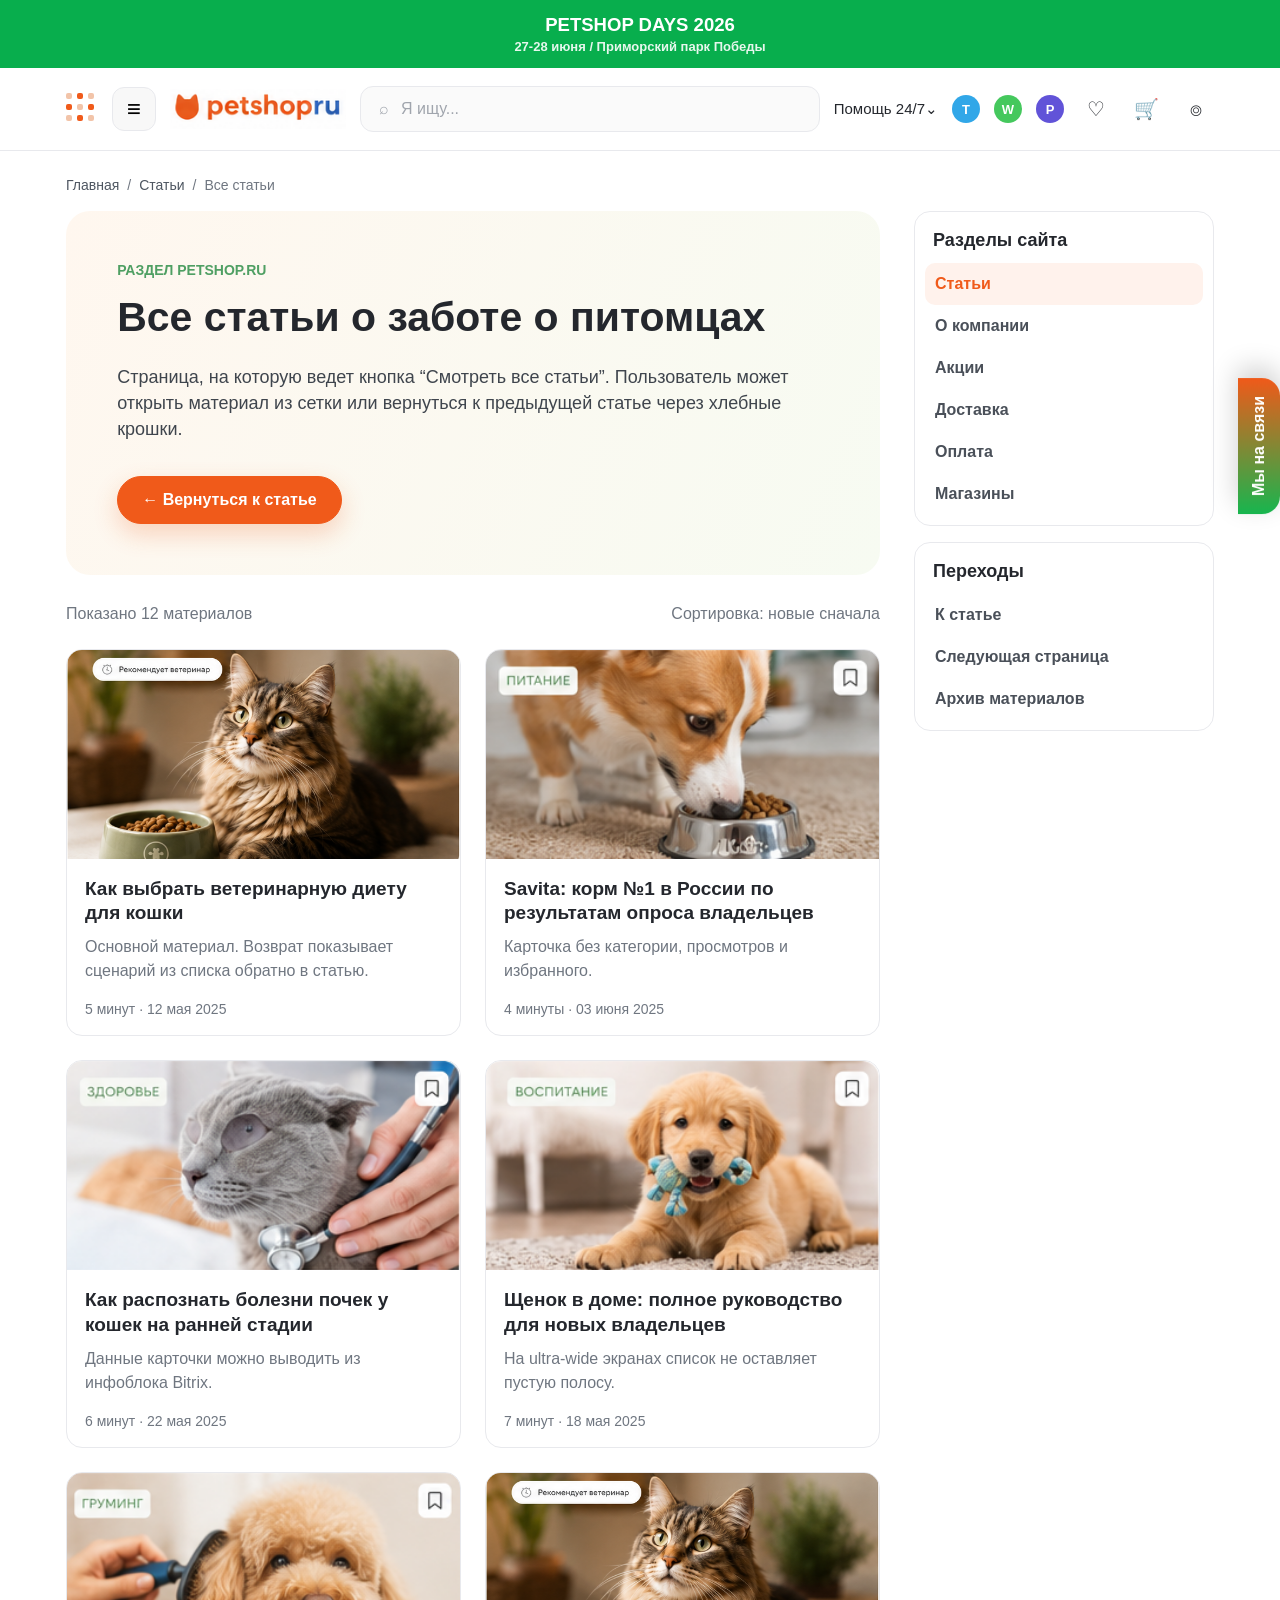
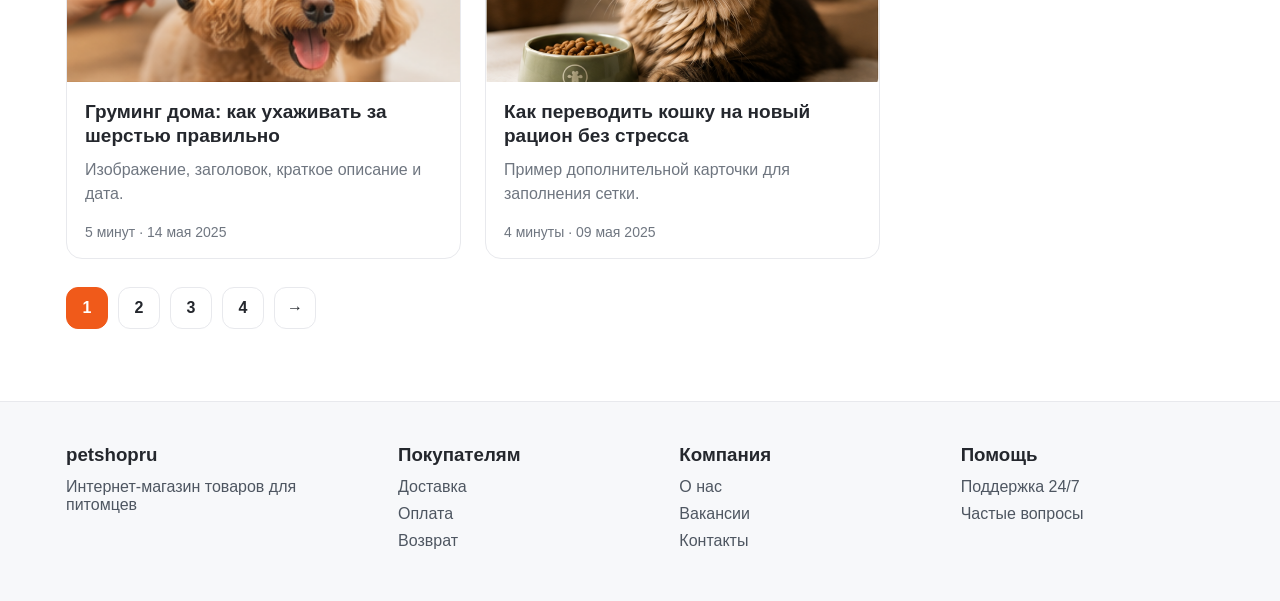
==== articles.html @ e394b423 "Add petshop article prototype" ====
<!doctype html>
<html lang="ru">
  <head>
    <meta charset="utf-8">
    <meta name="viewport" content="width=device-width, initial-scale=1">
    <title>Petshop.ru — прототип списка статей</title>
    <link rel="stylesheet" href="styles.css">
  </head>
  <body>
    <div class="top-promo">
      <div>
        <span>PETSHOP DAYS 2026</span>
        <small>27-28 июня / Приморский парк Победы</small>
      </div>
    </div>

    <header class="site-header">
      <div class="header-inner">
        <div class="catalog-dot" aria-hidden="true"><i></i><i></i><i></i><i></i><i></i><i></i><i></i><i></i><i></i></div>
        <button class="burger" aria-label="Открыть меню">≡</button>
        <a class="logo" href="index.html"><img src="assets/petshop-logo.png" alt="petshopru"></a>
        <div class="search" aria-label="Поиск по сайту">⌕ <span>Я ищу...</span></div>
        <nav class="header-actions" aria-label="Быстрые действия">
          <a class="help" href="#">Помощь 24/7⌄</a>
          <span class="messenger telegram">T</span>
          <span class="messenger whatsapp">W</span>
          <span class="messenger chat">P</span>
          <a class="icon-btn" href="#" aria-label="Избранное">♡</a>
          <a class="icon-btn" href="#" aria-label="Корзина">🛒</a>
          <a class="icon-btn" href="#" aria-label="Профиль">⌾</a>
        </nav>
      </div>
    </header>

    <main class="page-shell">
      <nav class="breadcrumbs" aria-label="Хлебные крошки">
        <a href="#">Главная</a><span>/</span>
        <a href="index.html">Статьи</a><span>/</span>
        <span>Все статьи</span>
      </nav>

      <div class="layout">
        <div>
          <section class="list-hero">
            <p class="eyebrow">Раздел petshop.ru</p>
            <h1>Все статьи о заботе о питомцах</h1>
            <p class="lead">Страница, на которую ведет кнопка “Смотреть все статьи”. Пользователь может открыть материал из сетки или вернуться к предыдущей статье через хлебные крошки.</p>
            <div class="cta-row">
              <a class="button primary" href="index.html">← Вернуться к статье</a>
            </div>
          </section>

          <div class="list-toolbar">
            <span>Показано 12 материалов</span>
            <span>Сортировка: новые сначала</span>
          </div>

          <section class="article-grid" aria-label="Список статей">
            <a class="article-card" href="index.html">
              <img src="assets/hero-cat.png" alt="Кошка рядом с миской">
              <div class="card-body">
                <h3>Как выбрать ветеринарную диету для кошки</h3>
                <p>Основной материал. Возврат показывает сценарий из списка обратно в статью.</p>
                <span class="card-meta">5 минут · 12 мая 2025</span>
              </div>
            </a>
            <a class="article-card" href="index.html">
              <img src="assets/card-dog-food.png" alt="Собака рядом с миской">
              <div class="card-body">
                <h3>Savita: корм №1 в России по результатам опроса владельцев</h3>
                <p>Карточка без категории, просмотров и избранного.</p>
                <span class="card-meta">4 минуты · 03 июня 2025</span>
              </div>
            </a>
            <a class="article-card" href="index.html">
              <img src="assets/card-cat-vet.png" alt="Осмотр кошки у ветеринара">
              <div class="card-body">
                <h3>Как распознать болезни почек у кошек на ранней стадии</h3>
                <p>Данные карточки можно выводить из инфоблока Bitrix.</p>
                <span class="card-meta">6 минут · 22 мая 2025</span>
              </div>
            </a>
            <a class="article-card" href="index.html">
              <img src="assets/card-puppy.png" alt="Щенок с игрушкой">
              <div class="card-body">
                <h3>Щенок в доме: полное руководство для новых владельцев</h3>
                <p>На ultra-wide экранах список не оставляет пустую полосу.</p>
                <span class="card-meta">7 минут · 18 мая 2025</span>
              </div>
            </a>
            <a class="article-card" href="index.html">
              <img src="assets/card-grooming.png" alt="Собаку расчесывают">
              <div class="card-body">
                <h3>Груминг дома: как ухаживать за шерстью правильно</h3>
                <p>Изображение, заголовок, краткое описание и дата.</p>
                <span class="card-meta">5 минут · 14 мая 2025</span>
              </div>
            </a>
            <a class="article-card" href="index.html">
              <img src="assets/hero-cat.png" alt="Кошка рядом с кормом">
              <div class="card-body">
                <h3>Как переводить кошку на новый рацион без стресса</h3>
                <p>Пример дополнительной карточки для заполнения сетки.</p>
                <span class="card-meta">4 минуты · 09 мая 2025</span>
              </div>
            </a>
          </section>

          <nav class="pager" aria-label="Пагинация списка статей">
            <a class="active" href="#">1</a>
            <a href="#">2</a>
            <a href="#">3</a>
            <a href="#">4</a>
            <a href="#">→</a>
          </nav>
        </div>

        <aside class="aside" aria-label="Соседние разделы сайта">
          <section class="side-box">
            <h3>Разделы сайта</h3>
            <nav class="side-list">
              <a class="active" href="articles.html">Статьи</a>
              <a href="#">О компании</a>
              <a href="#">Акции</a>
              <a href="#">Доставка</a>
              <a href="#">Оплата</a>
              <a href="#">Магазины</a>
            </nav>
          </section>
          <section class="side-box">
            <h3>Переходы</h3>
            <nav class="side-list">
              <a href="index.html">К статье</a>
              <a href="#">Следующая страница</a>
              <a href="#">Архив материалов</a>
            </nav>
          </section>
        </aside>
      </div>
    </main>

    <div class="jivo-tab">Мы на связи</div>

    <footer class="site-footer">
      <div class="footer-inner">
        <div>
          <h3>petshopru</h3>
          <span>Интернет-магазин товаров для питомцев</span>
        </div>
        <div><h3>Покупателям</h3><a href="#">Доставка</a><a href="#">Оплата</a><a href="#">Возврат</a></div>
        <div><h3>Компания</h3><a href="#">О нас</a><a href="#">Вакансии</a><a href="#">Контакты</a></div>
        <div><h3>Помощь</h3><a href="#">Поддержка 24/7</a><a href="#">Частые вопросы</a></div>
      </div>
    </footer>
  </body>
</html>
---- styles.css ----
:root {
  --orange: #f05a1a;
  --orange-dark: #d9440a;
  --blue: #256db4;
  --green: #4f9f63;
  --ink: #24272d;
  --muted: #6f7680;
  --line: #e8e9ed;
  --soft: #f7f7f5;
  --cream: #fbf5eb;
  --white: #ffffff;
  --shadow: 0 16px 48px rgba(34, 39, 46, 0.08);
  --radius-lg: 24px;
  --radius-md: 16px;
  --radius-sm: 10px;
  --safe-chat: 88px;
  font-family: Inter, "Segoe UI", Arial, sans-serif;
  color: var(--ink);
}

* {
  box-sizing: border-box;
}

body {
  margin: 0;
  background: #fff;
  color: var(--ink);
  letter-spacing: 0;
}

a {
  color: inherit;
  text-decoration: none;
}

img {
  display: block;
  max-width: 100%;
}

.top-promo {
  min-height: 68px;
  display: grid;
  place-items: center;
  background: #08ae4d;
  color: #fff;
  font-weight: 800;
  text-align: center;
  padding: 10px 24px;
}

.top-promo span {
  display: block;
  font-size: clamp(18px, 1.45vw, 30px);
  line-height: 1.15;
}

.top-promo small {
  display: block;
  margin-top: 4px;
  font-size: 13px;
  opacity: 0.9;
}

.site-header {
  position: sticky;
  top: 0;
  z-index: 20;
  background: rgba(255, 255, 255, 0.96);
  border-bottom: 1px solid var(--line);
  backdrop-filter: blur(18px);
}

.header-inner,
.footer-inner,
.page-shell {
  width: min(calc(100% - var(--safe-chat)), 1840px);
  margin: 0 auto;
}

.header-inner {
  min-height: 82px;
  display: grid;
  grid-template-columns: auto auto auto 1fr auto;
  align-items: center;
  gap: 22px;
  padding: 0 22px;
}

.catalog-dot {
  width: 32px;
  height: 32px;
  display: grid;
  grid-template-columns: repeat(3, 6px);
  grid-auto-rows: 6px;
  gap: 5px;
}

.catalog-dot i {
  border-radius: 2px;
  background: #f05a1a;
}

.catalog-dot i:nth-child(odd) {
  background: #f2c4a9;
}

.burger {
  width: 44px;
  height: 44px;
  display: grid;
  place-items: center;
  border: 1px solid var(--line);
  border-radius: 12px;
  background: #f8f8f8;
  font-size: 24px;
}

.logo {
  display: flex;
  align-items: center;
  width: 197px;
  min-width: 160px;
}

.logo img {
  width: 100%;
  height: auto;
}

.search {
  height: 46px;
  max-width: 620px;
  width: 100%;
  justify-self: center;
  display: flex;
  align-items: center;
  gap: 12px;
  padding: 0 18px;
  border: 1px solid var(--line);
  border-radius: 13px;
  color: #a0a5ad;
  background: #fafafa;
}

.header-actions {
  display: flex;
  align-items: center;
  gap: 14px;
  font-size: 15px;
  white-space: nowrap;
}

.icon-btn {
  width: 36px;
  height: 36px;
  display: grid;
  place-items: center;
  border: 1px solid transparent;
  border-radius: 50%;
  background: #fff;
  font-size: 20px;
}

.messenger {
  width: 28px;
  height: 28px;
  border-radius: 50%;
  display: grid;
  place-items: center;
  color: #fff;
  font-size: 13px;
  font-weight: 800;
}

.messenger.telegram {
  background: #31a7e8;
}

.messenger.whatsapp {
  background: #45c85d;
}

.messenger.chat {
  background: #6153d8;
}

.page-shell {
  padding: 26px 22px 72px;
}

.breadcrumbs {
  display: flex;
  flex-wrap: wrap;
  align-items: center;
  gap: 8px;
  margin: 0 0 18px;
  color: var(--muted);
  font-size: 14px;
}

.breadcrumbs a {
  color: #4e5661;
}

.layout {
  display: grid;
  grid-template-columns: minmax(0, 1fr) 300px;
  gap: 34px;
  align-items: start;
}

.article-hero {
  display: grid;
  grid-template-columns: minmax(360px, 0.92fr) minmax(360px, 1fr);
  overflow: hidden;
  border-radius: var(--radius-lg);
  background: linear-gradient(115deg, #fff 0%, #fbf4eb 100%);
  box-shadow: var(--shadow);
}

.article-hero img {
  width: 100%;
  height: 100%;
  min-height: 420px;
  object-fit: cover;
}

.hero-copy {
  min-height: 420px;
  display: flex;
  flex-direction: column;
  justify-content: center;
  padding: clamp(34px, 4vw, 72px);
  position: relative;
}

.hero-copy:after {
  content: "";
  position: absolute;
  right: 44px;
  bottom: 28px;
  width: 220px;
  height: 160px;
  opacity: 0.12;
  background:
    radial-gradient(circle at 25% 20%, #9eb08d 0 8px, transparent 9px),
    radial-gradient(circle at 43% 28%, #9eb08d 0 8px, transparent 9px),
    radial-gradient(circle at 33% 41%, #9eb08d 0 13px, transparent 14px),
    linear-gradient(55deg, transparent 44%, #9eb08d 45% 48%, transparent 49%),
    linear-gradient(125deg, transparent 45%, #9eb08d 46% 49%, transparent 50%);
}

.eyebrow {
  color: var(--green);
  font-weight: 800;
  text-transform: uppercase;
  font-size: 14px;
  margin: 0 0 18px;
}

h1 {
  margin: 0;
  max-width: 760px;
  font-size: clamp(38px, 3.2vw, 64px);
  line-height: 1.06;
  font-weight: 900;
}

.lead {
  margin: 24px 0 0;
  max-width: 720px;
  color: #3f454d;
  font-size: clamp(18px, 1.15vw, 23px);
  line-height: 1.45;
}

.meta {
  display: flex;
  align-items: center;
  gap: 18px;
  margin: 28px 0 0;
  color: var(--muted);
  font-size: 15px;
}

.cta-row {
  display: flex;
  flex-wrap: wrap;
  gap: 12px;
  margin-top: 34px;
}

.button {
  display: inline-flex;
  align-items: center;
  justify-content: center;
  gap: 10px;
  min-height: 48px;
  padding: 0 24px;
  border-radius: 999px;
  border: 1px solid var(--line);
  background: #fff;
  color: var(--ink);
  font-weight: 800;
}

.button.primary {
  border-color: var(--orange);
  background: var(--orange);
  color: #fff;
  box-shadow: 0 10px 24px rgba(240, 90, 26, 0.24);
}

.content-card {
  margin-top: 34px;
  padding: clamp(28px, 3vw, 54px);
  border: 1px solid var(--line);
  border-radius: var(--radius-lg);
  background: #fff;
}

.content-card h2 {
  margin: 0 0 18px;
  font-size: clamp(26px, 1.8vw, 36px);
}

.content-card p,
.content-card li {
  color: #3f454d;
  font-size: 18px;
  line-height: 1.7;
}

.content-card p {
  margin: 0 0 18px;
}

.aside {
  position: sticky;
  top: 112px;
  display: grid;
  gap: 16px;
}

.side-box {
  border: 1px solid var(--line);
  border-radius: var(--radius-md);
  background: #fff;
  overflow: hidden;
}

.side-box h3 {
  margin: 0;
  padding: 18px 18px 12px;
  font-size: 18px;
}

.side-list {
  display: grid;
  padding: 0 10px 10px;
}

.side-list a {
  padding: 12px 10px;
  border-radius: 10px;
  color: #4a5059;
  font-weight: 650;
}

.side-list a.active,
.side-list a:hover {
  background: #fff2ec;
  color: var(--orange);
}

.related {
  margin-top: 42px;
}

.section-head {
  display: flex;
  align-items: center;
  justify-content: space-between;
  gap: 24px;
  margin-bottom: 18px;
}

.section-head h2 {
  margin: 0;
  font-size: clamp(26px, 1.7vw, 34px);
}

.article-grid {
  display: grid;
  grid-template-columns: repeat(3, minmax(0, 1fr));
  gap: 24px;
}

.article-card {
  min-width: 0;
  display: flex;
  flex-direction: column;
  overflow: hidden;
  border: 1px solid var(--line);
  border-radius: var(--radius-md);
  background: #fff;
  transition: transform 0.18s ease, box-shadow 0.18s ease;
}

.article-card:hover {
  transform: translateY(-2px);
  box-shadow: var(--shadow);
}

.article-card img {
  width: 100%;
  aspect-ratio: 16 / 8.5;
  object-fit: cover;
}

.card-body {
  display: flex;
  flex: 1;
  flex-direction: column;
  padding: 18px;
}

.card-body h3 {
  margin: 0;
  font-size: 19px;
  line-height: 1.28;
}

.card-body p {
  margin: 10px 0 18px;
  color: var(--muted);
  line-height: 1.5;
}

.card-meta {
  margin-top: auto;
  color: var(--muted);
  font-size: 14px;
}

.pager {
  display: flex;
  flex-wrap: wrap;
  gap: 10px;
  margin-top: 28px;
}

.pager a {
  min-width: 42px;
  height: 42px;
  display: grid;
  place-items: center;
  border: 1px solid var(--line);
  border-radius: 12px;
  background: #fff;
  font-weight: 800;
}

.pager a.active {
  border-color: var(--orange);
  background: var(--orange);
  color: #fff;
}

.list-hero {
  border-radius: var(--radius-lg);
  background: linear-gradient(115deg, #fff7ef 0%, #f7fbf2 100%);
  padding: clamp(28px, 4vw, 70px);
  margin-bottom: 30px;
}

.list-hero h1 {
  max-width: 780px;
}

.list-toolbar {
  display: flex;
  justify-content: space-between;
  gap: 20px;
  margin: 26px 0;
  color: var(--muted);
}

.figma-notes {
  margin-top: 54px;
  display: grid;
  grid-template-columns: repeat(4, minmax(0, 1fr));
  gap: 16px;
}

.note {
  padding: 18px;
  border: 1px dashed #d6d9df;
  border-radius: 14px;
  background: #fcfcfb;
}

.note b {
  display: block;
  margin-bottom: 8px;
}

.note span {
  color: var(--muted);
  line-height: 1.45;
}

.jivo-tab {
  position: fixed;
  right: 0;
  top: 42%;
  z-index: 30;
  writing-mode: vertical-rl;
  transform: rotate(180deg);
  padding: 18px 12px;
  border-radius: 18px 0 0 18px;
  background: linear-gradient(180deg, #17b64f, #f05a1a);
  color: #fff;
  font-weight: 900;
  box-shadow: 0 10px 28px rgba(0, 0, 0, 0.2);
}

.site-footer {
  border-top: 1px solid var(--line);
  background: #f7f8fa;
}

.footer-inner {
  display: grid;
  grid-template-columns: 1.2fr repeat(3, 1fr);
  gap: 28px;
  padding: 42px 22px;
  color: #4e5661;
}

.footer-inner h3 {
  margin: 0 0 12px;
  color: var(--ink);
}

.footer-inner a,
.footer-inner span {
  display: block;
  margin: 9px 0;
}

@media (min-width: 2200px) {
  .article-grid {
    grid-template-columns: repeat(4, minmax(0, 1fr));
  }

  .layout {
    grid-template-columns: minmax(0, 1fr) 340px;
  }
}

@media (max-width: 1320px) {
  .header-inner {
    grid-template-columns: auto auto auto 1fr auto;
    gap: 14px;
  }

  .logo {
    width: 176px;
  }

  .article-hero {
    grid-template-columns: 1fr;
  }

  .article-hero img {
    min-height: 330px;
  }

  .article-grid {
    grid-template-columns: repeat(2, minmax(0, 1fr));
  }
}

@media (max-width: 1024px) {
  .header-inner,
  .footer-inner,
  .page-shell {
    width: min(100% - 32px, 980px);
  }

  .header-actions .help,
  .search {
    display: none;
  }

  .layout {
    grid-template-columns: 1fr;
  }

  .aside {
    position: static;
    grid-template-columns: repeat(2, minmax(0, 1fr));
  }

  .figma-notes {
    grid-template-columns: repeat(2, minmax(0, 1fr));
  }

  .footer-inner {
    grid-template-columns: repeat(2, 1fr);
  }
}

@media (max-width: 680px) {
  .top-promo {
    display: none;
  }

  .header-inner {
    min-height: 66px;
    grid-template-columns: auto 1fr auto;
    padding: 0;
  }

  .catalog-dot,
  .header-actions .messenger,
  .header-actions .icon-btn:nth-last-child(n + 2) {
    display: none;
  }

  .logo {
    width: 154px;
    min-width: 132px;
  }

  .page-shell {
    padding: 18px 16px 54px;
    width: 100%;
  }

  .breadcrumbs {
    font-size: 13px;
  }

  .article-hero {
    border-radius: 18px;
  }

  .article-hero img {
    min-height: 250px;
  }

  .hero-copy {
    min-height: auto;
    padding: 28px 22px 30px;
  }

  h1 {
    font-size: 34px;
  }

  .lead,
  .content-card p,
  .content-card li {
    font-size: 16px;
  }

  .meta {
    flex-direction: column;
    align-items: flex-start;
    gap: 8px;
  }

  .content-card {
    padding: 24px 20px;
    border-radius: 18px;
  }

  .aside,
  .article-grid,
  .figma-notes,
  .footer-inner {
    grid-template-columns: 1fr;
  }

  .section-head {
    align-items: flex-start;
    flex-direction: column;
  }

  .jivo-tab {
    top: auto;
    bottom: 18px;
    right: 12px;
    writing-mode: horizontal-tb;
    transform: none;
    border-radius: 999px;
    padding: 12px 16px;
    max-width: calc(100vw - 24px);
  }

  .pager {
    padding-right: 96px;
  }
}
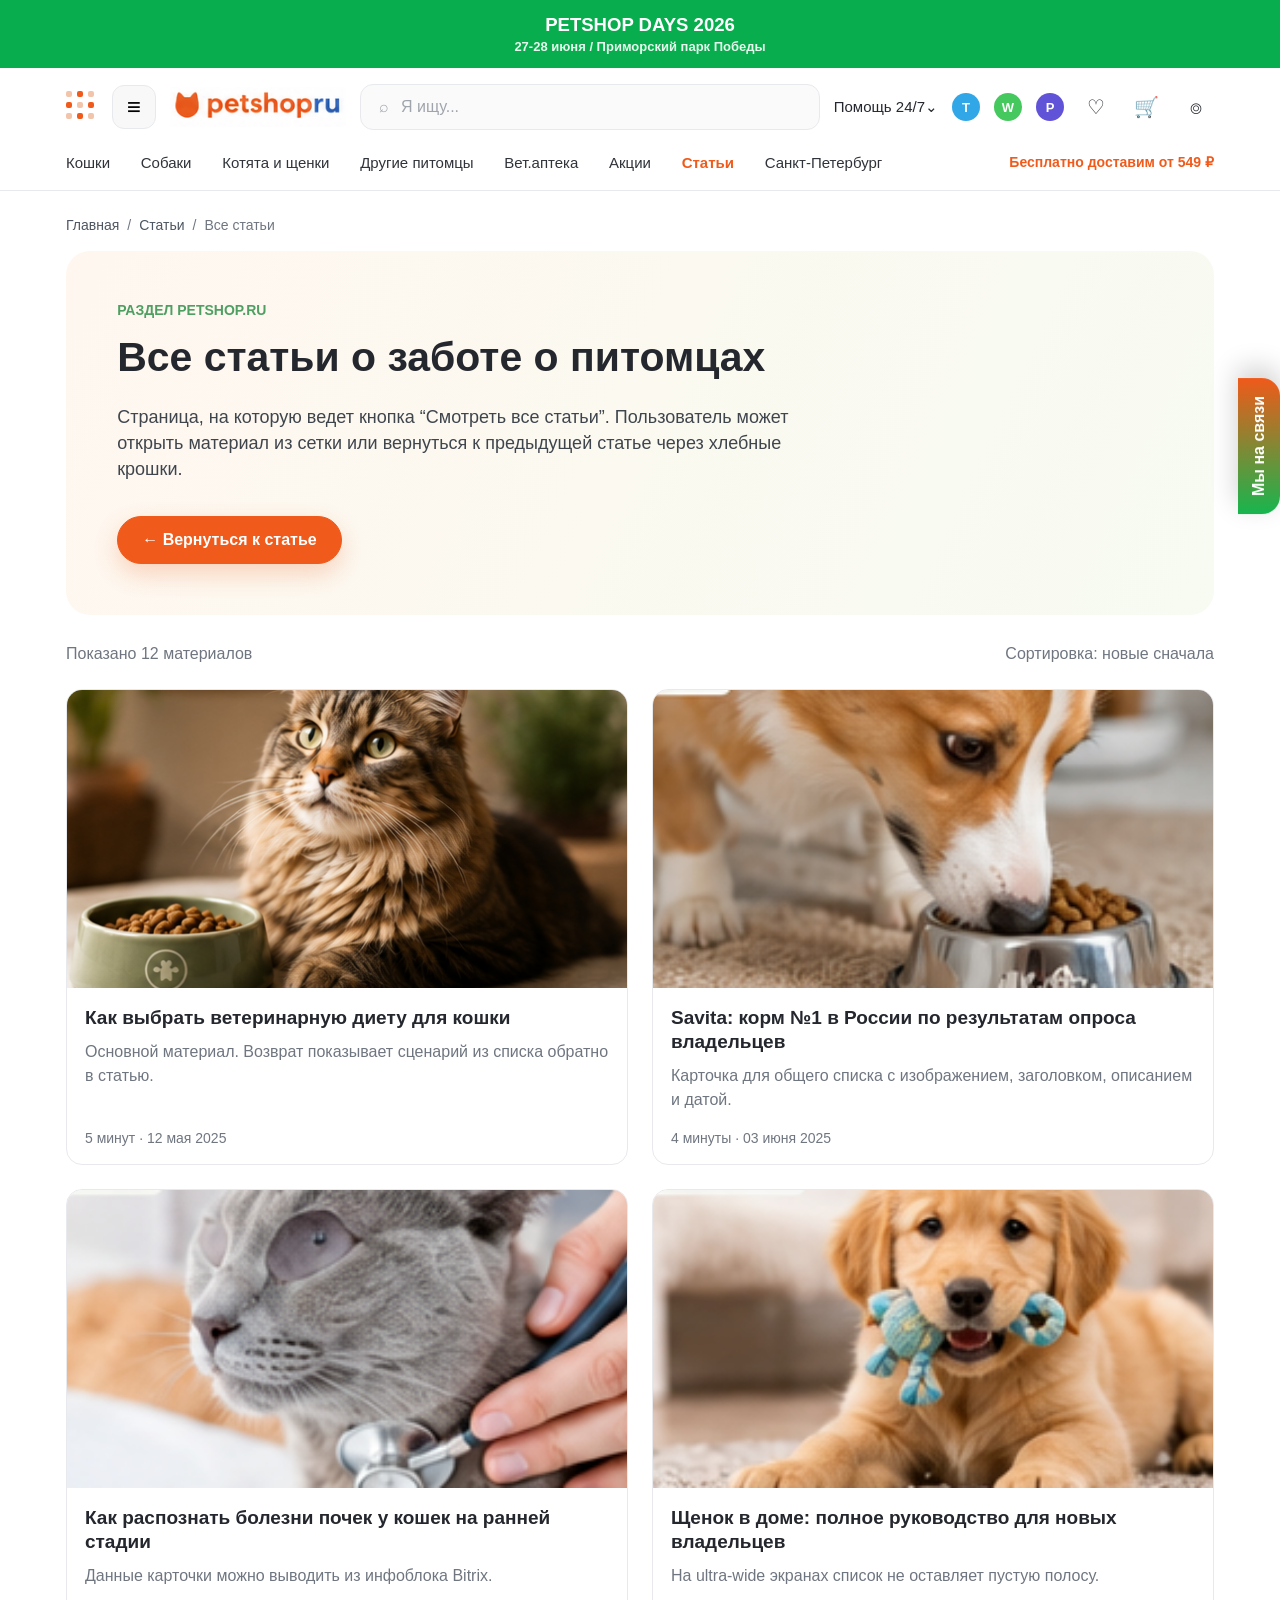
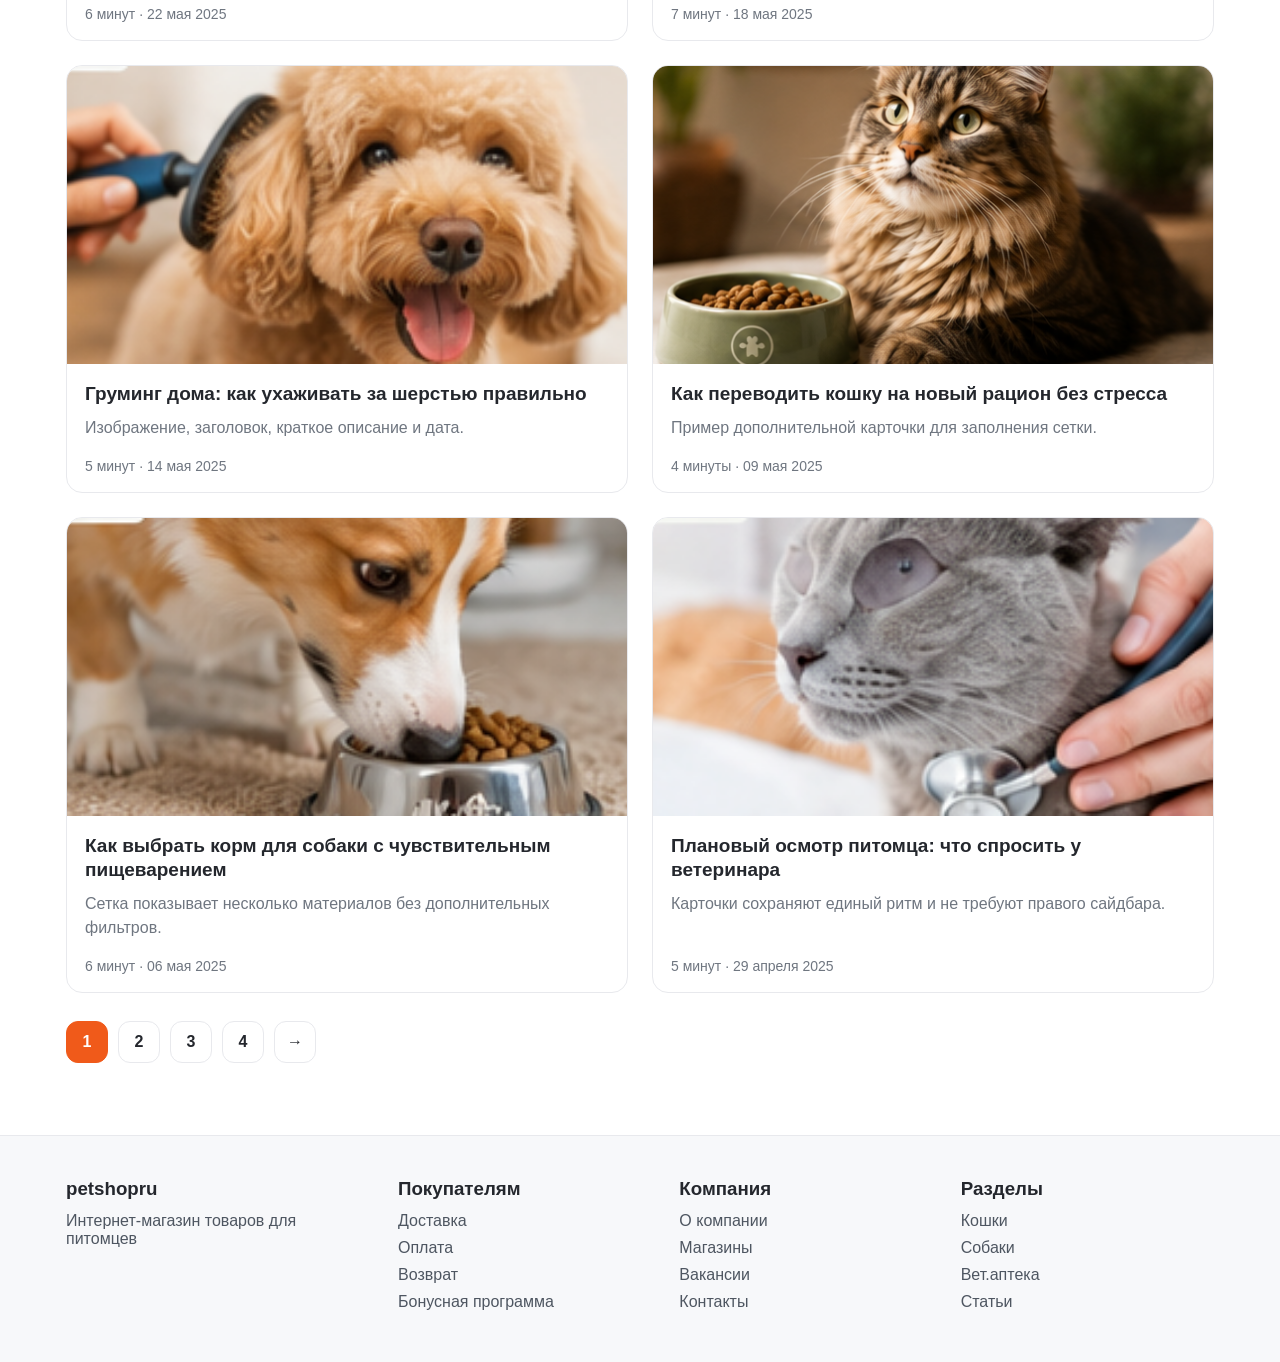
==== commit f4ce10e3: "Update articles grid prototype" ====
--- a/articles.html
+++ b/articles.html
@@ -30,6 +30,17 @@
           <a class="icon-btn" href="#" aria-label="Профиль">⌾</a>
         </nav>
       </div>
+      <nav class="site-menu" aria-label="Основное меню Petshop.ru">
+        <a href="#">Кошки</a>
+        <a href="#">Собаки</a>
+        <a href="#">Котята и щенки</a>
+        <a href="#">Другие питомцы</a>
+        <a href="#">Вет.аптека</a>
+        <a href="#">Акции</a>
+        <a class="active" href="articles.html">Статьи</a>
+        <span>Санкт-Петербург</span>
+        <strong>Бесплатно доставим от 549 ₽</strong>
+      </nav>
     </header>
 
     <main class="page-shell">
@@ -68,7 +79,7 @@
               <img src="assets/card-dog-food.png" alt="Собака рядом с миской">
               <div class="card-body">
                 <h3>Savita: корм №1 в России по результатам опроса владельцев</h3>
-                <p>Карточка без категории, просмотров и избранного.</p>
+                <p>Карточка для общего списка с изображением, заголовком, описанием и датой.</p>
                 <span class="card-meta">4 минуты · 03 июня 2025</span>
               </div>
             </a>
@@ -104,6 +115,22 @@
                 <span class="card-meta">4 минуты · 09 мая 2025</span>
               </div>
             </a>
+            <a class="article-card" href="index.html">
+              <img src="assets/card-dog-food.png" alt="Собака ест корм">
+              <div class="card-body">
+                <h3>Как выбрать корм для собаки с чувствительным пищеварением</h3>
+                <p>Сетка показывает несколько материалов без дополнительных фильтров.</p>
+                <span class="card-meta">6 минут · 06 мая 2025</span>
+              </div>
+            </a>
+            <a class="article-card" href="index.html">
+              <img src="assets/card-cat-vet.png" alt="Кошку осматривает врач">
+              <div class="card-body">
+                <h3>Плановый осмотр питомца: что спросить у ветеринара</h3>
+                <p>Карточки сохраняют единый ритм и не требуют правого сайдбара.</p>
+                <span class="card-meta">5 минут · 29 апреля 2025</span>
+              </div>
+            </a>
           </section>
 
           <nav class="pager" aria-label="Пагинация списка статей">
@@ -115,27 +142,6 @@
           </nav>
         </div>
 
-        <aside class="aside" aria-label="Соседние разделы сайта">
-          <section class="side-box">
-            <h3>Разделы сайта</h3>
-            <nav class="side-list">
-              <a class="active" href="articles.html">Статьи</a>
-              <a href="#">О компании</a>
-              <a href="#">Акции</a>
-              <a href="#">Доставка</a>
-              <a href="#">Оплата</a>
-              <a href="#">Магазины</a>
-            </nav>
-          </section>
-          <section class="side-box">
-            <h3>Переходы</h3>
-            <nav class="side-list">
-              <a href="index.html">К статье</a>
-              <a href="#">Следующая страница</a>
-              <a href="#">Архив материалов</a>
-            </nav>
-          </section>
-        </aside>
       </div>
     </main>
 
@@ -147,9 +153,9 @@
           <h3>petshopru</h3>
           <span>Интернет-магазин товаров для питомцев</span>
         </div>
-        <div><h3>Покупателям</h3><a href="#">Доставка</a><a href="#">Оплата</a><a href="#">Возврат</a></div>
-        <div><h3>Компания</h3><a href="#">О нас</a><a href="#">Вакансии</a><a href="#">Контакты</a></div>
-        <div><h3>Помощь</h3><a href="#">Поддержка 24/7</a><a href="#">Частые вопросы</a></div>
+        <div><h3>Покупателям</h3><a href="#">Доставка</a><a href="#">Оплата</a><a href="#">Возврат</a><a href="#">Бонусная программа</a></div>
+        <div><h3>Компания</h3><a href="#">О компании</a><a href="#">Магазины</a><a href="#">Вакансии</a><a href="#">Контакты</a></div>
+        <div><h3>Разделы</h3><a href="#">Кошки</a><a href="#">Собаки</a><a href="#">Вет.аптека</a><a href="#">Статьи</a></div>
       </div>
     </footer>
   </body>
--- a/styles.css
+++ b/styles.css
@@ -27,6 +27,7 @@
   background: #fff;
   color: var(--ink);
   letter-spacing: 0;
+  overflow-x: hidden;
 }
 
 a {
@@ -69,7 +70,6 @@
   z-index: 20;
   background: rgba(255, 255, 255, 0.96);
   border-bottom: 1px solid var(--line);
-  backdrop-filter: blur(18px);
 }
 
 .header-inner,
@@ -80,12 +80,43 @@
 }
 
 .header-inner {
-  min-height: 82px;
+  min-height: 78px;
   display: grid;
   grid-template-columns: auto auto auto 1fr auto;
   align-items: center;
   gap: 22px;
   padding: 0 22px;
+}
+
+.site-menu {
+  width: min(calc(100% - var(--safe-chat)), 1840px);
+  min-height: 44px;
+  margin: 0 auto;
+  display: flex;
+  align-items: center;
+  gap: clamp(16px, 2.4vw, 42px);
+  overflow-x: auto;
+  padding: 0 22px 12px;
+  color: #30343a;
+  font-size: 15px;
+  white-space: nowrap;
+}
+
+.site-menu a,
+.site-menu span,
+.site-menu strong {
+  flex: 0 0 auto;
+}
+
+.site-menu a.active {
+  color: var(--orange);
+  font-weight: 800;
+}
+
+.site-menu strong {
+  margin-left: auto;
+  color: var(--orange);
+  font-size: 14px;
 }
 
 .catalog-dot {
@@ -200,18 +231,27 @@
   font-size: 14px;
 }
 
+.breadcrumbs span,
+.breadcrumbs a {
+  min-width: 0;
+  overflow-wrap: anywhere;
+}
+
 .breadcrumbs a {
   color: #4e5661;
 }
 
 .layout {
-  display: grid;
-  grid-template-columns: minmax(0, 1fr) 300px;
-  gap: 34px;
-  align-items: start;
+  display: block;
+}
+
+.layout > * {
+  min-width: 0;
 }
 
 .article-hero {
+  width: 100%;
+  min-width: 0;
   display: grid;
   grid-template-columns: minmax(360px, 0.92fr) minmax(360px, 1fr);
   overflow: hidden;
@@ -225,15 +265,22 @@
   height: 100%;
   min-height: 420px;
   object-fit: cover;
+  object-position: center;
 }
 
 .hero-copy {
+  min-width: 0;
+  overflow: hidden;
   min-height: 420px;
   display: flex;
   flex-direction: column;
   justify-content: center;
   padding: clamp(34px, 4vw, 72px);
   position: relative;
+}
+
+.hero-copy > * {
+  min-width: 0;
 }
 
 .hero-copy:after {
@@ -266,6 +313,12 @@
   font-size: clamp(38px, 3.2vw, 64px);
   line-height: 1.06;
   font-weight: 900;
+  overflow-wrap: anywhere;
+  word-break: normal;
+}
+
+h1 span {
+  display: inline;
 }
 
 .lead {
@@ -274,6 +327,7 @@
   color: #3f454d;
   font-size: clamp(18px, 1.15vw, 23px);
   line-height: 1.45;
+  overflow-wrap: anywhere;
 }
 
 .meta {
@@ -293,6 +347,7 @@
 }
 
 .button {
+  max-width: 100%;
   display: inline-flex;
   align-items: center;
   justify-content: center;
@@ -304,6 +359,7 @@
   background: #fff;
   color: var(--ink);
   font-weight: 800;
+  text-align: center;
 }
 
 .button.primary {
@@ -314,6 +370,8 @@
 }
 
 .content-card {
+  min-width: 0;
+  overflow: hidden;
   margin-top: 34px;
   padding: clamp(28px, 3vw, 54px);
   border: 1px solid var(--line);
@@ -331,6 +389,7 @@
   color: #3f454d;
   font-size: 18px;
   line-height: 1.7;
+  overflow-wrap: anywhere;
 }
 
 .content-card p {
@@ -394,7 +453,7 @@
 
 .article-grid {
   display: grid;
-  grid-template-columns: repeat(3, minmax(0, 1fr));
+  grid-template-columns: repeat(4, minmax(0, 1fr));
   gap: 24px;
 }
 
@@ -486,30 +545,6 @@
   gap: 20px;
   margin: 26px 0;
   color: var(--muted);
-}
-
-.figma-notes {
-  margin-top: 54px;
-  display: grid;
-  grid-template-columns: repeat(4, minmax(0, 1fr));
-  gap: 16px;
-}
-
-.note {
-  padding: 18px;
-  border: 1px dashed #d6d9df;
-  border-radius: 14px;
-  background: #fcfcfb;
-}
-
-.note b {
-  display: block;
-  margin-bottom: 8px;
-}
-
-.note span {
-  color: var(--muted);
-  line-height: 1.45;
 }
 
 .jivo-tab {
@@ -553,11 +588,7 @@
 
 @media (min-width: 2200px) {
   .article-grid {
-    grid-template-columns: repeat(4, minmax(0, 1fr));
-  }
-
-  .layout {
-    grid-template-columns: minmax(0, 1fr) 340px;
+    grid-template-columns: repeat(5, minmax(0, 1fr));
   }
 }
 
@@ -587,7 +618,8 @@
 @media (max-width: 1024px) {
   .header-inner,
   .footer-inner,
-  .page-shell {
+  .page-shell,
+  .site-menu {
     width: min(100% - 32px, 980px);
   }
 
@@ -602,10 +634,6 @@
 
   .aside {
     position: static;
-    grid-template-columns: repeat(2, minmax(0, 1fr));
-  }
-
-  .figma-notes {
     grid-template-columns: repeat(2, minmax(0, 1fr));
   }
 
@@ -636,6 +664,17 @@
     min-width: 132px;
   }
 
+  .site-menu {
+    width: 100%;
+    padding: 0 16px 10px;
+    gap: 20px;
+    font-size: 14px;
+  }
+
+  .site-menu strong {
+    margin-left: 0;
+  }
+
   .page-shell {
     padding: 18px 16px 54px;
     width: 100%;
@@ -645,8 +684,14 @@
     font-size: 13px;
   }
 
+  .breadcrumbs span:last-child {
+    flex-basis: 100%;
+  }
+
   .article-hero {
     border-radius: 18px;
+    width: 100%;
+    max-width: calc(100vw - 32px);
   }
 
   .article-hero img {
@@ -659,7 +704,26 @@
   }
 
   h1 {
-    font-size: 34px;
+    font-size: 30px;
+    line-height: 1.14;
+  }
+
+  h1 span {
+    display: block;
+  }
+
+  .hero-copy h1,
+  .hero-copy .lead,
+  .content-card h2,
+  .content-card p,
+  .content-card li {
+    max-width: calc(100vw - 96px);
+    overflow-wrap: anywhere;
+  }
+
+  .content-card h2 {
+    font-size: 24px;
+    line-height: 1.22;
   }
 
   .lead,
@@ -674,14 +738,24 @@
     gap: 8px;
   }
 
+  .cta-row {
+    align-items: stretch;
+    flex-direction: column;
+  }
+
+  .button {
+    width: 100%;
+  }
+
   .content-card {
+    width: 100%;
+    max-width: calc(100vw - 32px);
     padding: 24px 20px;
     border-radius: 18px;
   }
 
   .aside,
   .article-grid,
-  .figma-notes,
   .footer-inner {
     grid-template-columns: 1fr;
   }
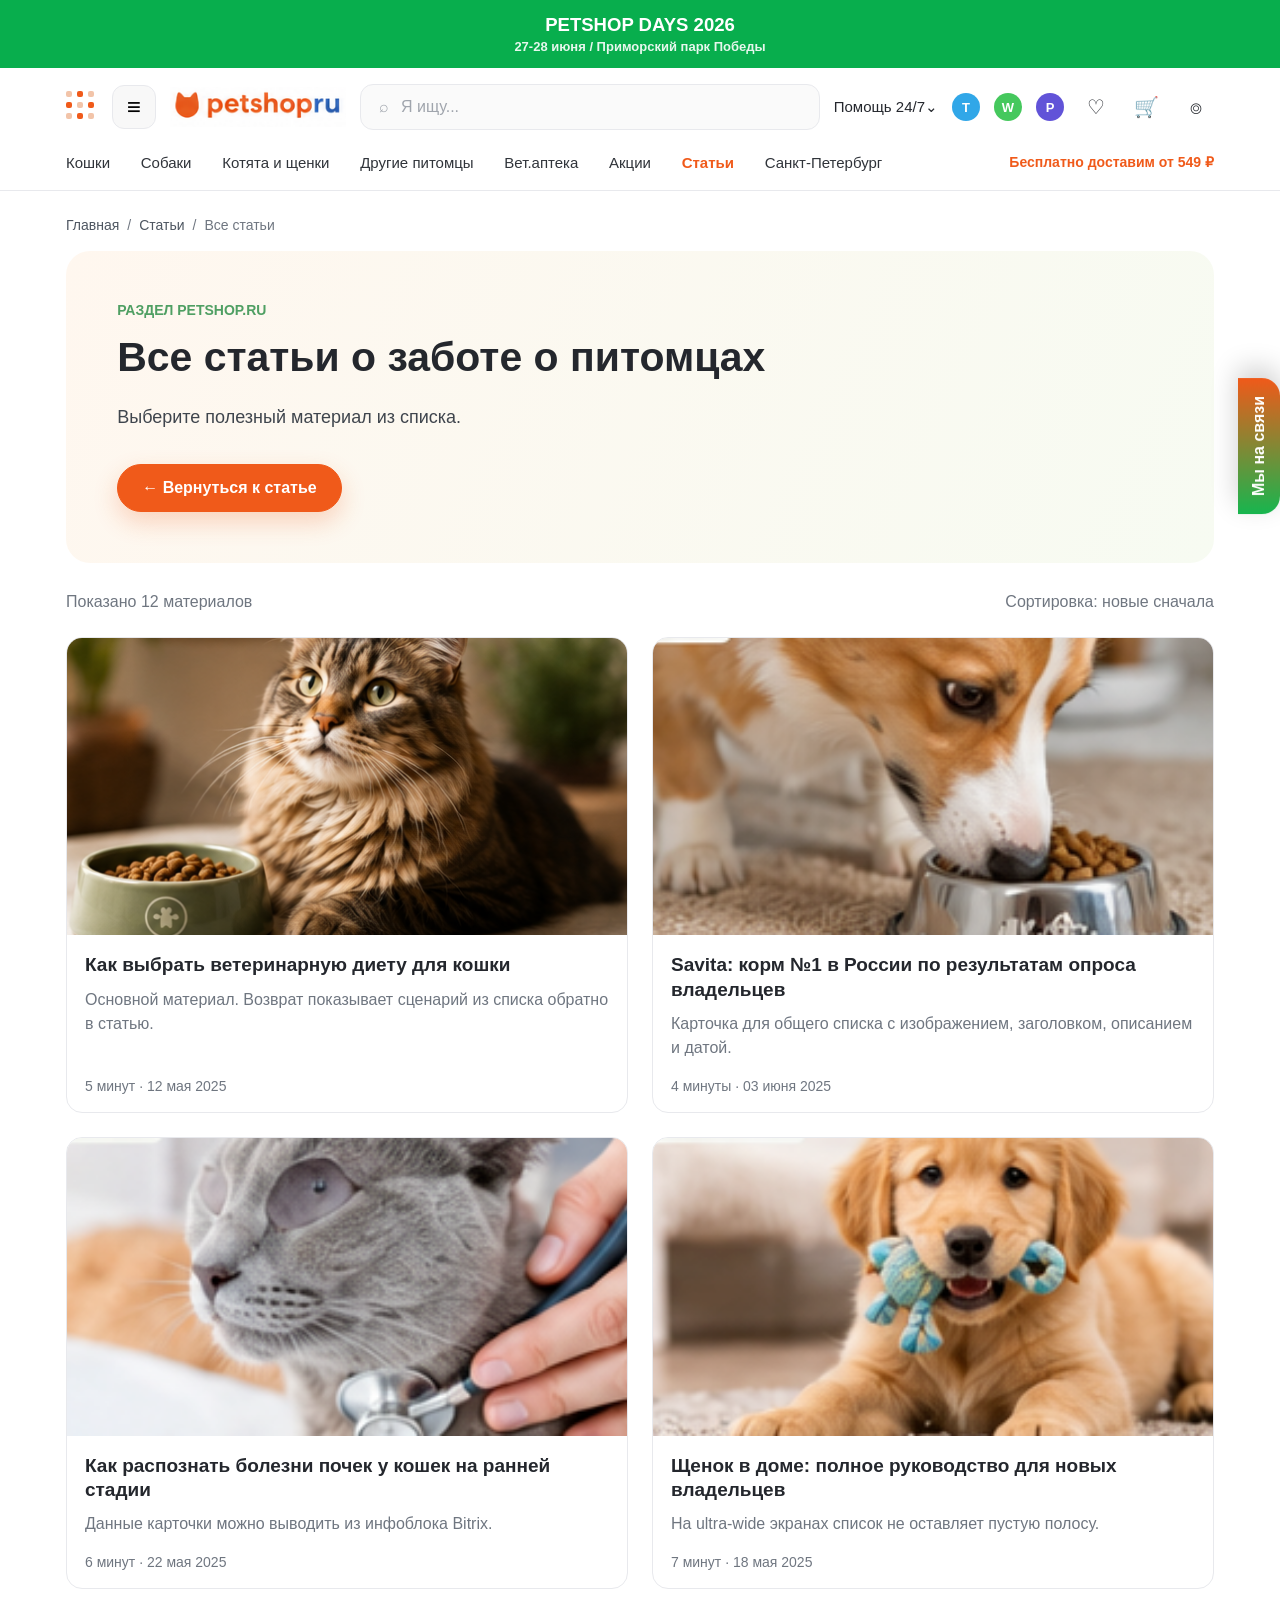
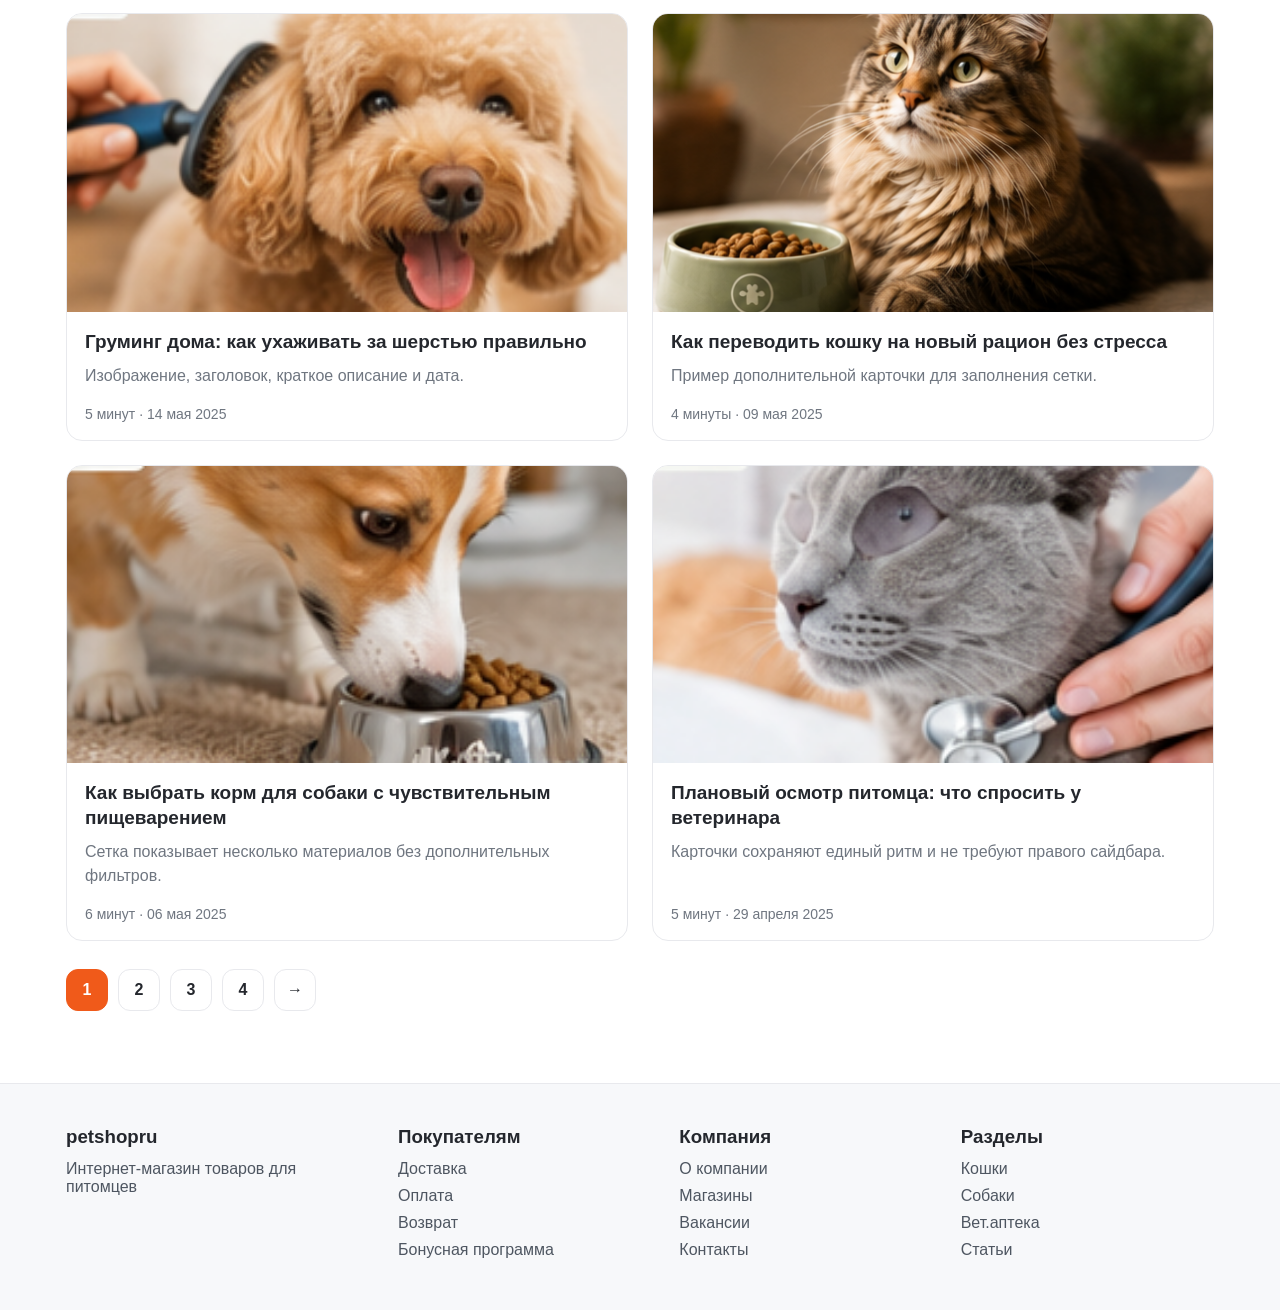
==== commit 20e55b8d: "Match mobile articles page to petshop shell" ====
--- a/articles.html
+++ b/articles.html
@@ -30,6 +30,7 @@
           <a class="icon-btn" href="#" aria-label="Профиль">⌾</a>
         </nav>
       </div>
+      <a class="mobile-location" href="#">Санкт-Петербург <span>›</span></a>
       <nav class="site-menu" aria-label="Основное меню Petshop.ru">
         <a href="#">Кошки</a>
         <a href="#">Собаки</a>
@@ -55,7 +56,7 @@
           <section class="list-hero">
             <p class="eyebrow">Раздел petshop.ru</p>
             <h1>Все статьи о заботе о питомцах</h1>
-            <p class="lead">Страница, на которую ведет кнопка “Смотреть все статьи”. Пользователь может открыть материал из сетки или вернуться к предыдущей статье через хлебные крошки.</p>
+            <p class="lead">Выберите полезный материал из списка.</p>
             <div class="cta-row">
               <a class="button primary" href="index.html">← Вернуться к статье</a>
             </div>
@@ -147,6 +148,13 @@
 
     <div class="jivo-tab">Мы на связи</div>
 
+    <nav class="mobile-bottom-nav" aria-label="Мобильная навигация">
+      <a class="active" href="#">⌂</a>
+      <a href="#">♥</a>
+      <a href="#">🛒</a>
+      <a href="#">♟</a>
+    </nav>
+
     <footer class="site-footer">
       <div class="footer-inner">
         <div>
--- a/styles.css
+++ b/styles.css
@@ -119,6 +119,11 @@
   font-size: 14px;
 }
 
+.mobile-location,
+.mobile-bottom-nav {
+  display: none;
+}
+
 .catalog-dot {
   width: 32px;
   height: 32px;
@@ -644,27 +649,99 @@
 
 @media (max-width: 680px) {
   .top-promo {
+    min-height: 74px;
+    padding: 8px 12px;
+  }
+
+  .top-promo span {
+    font-size: 20px;
+  }
+
+  .top-promo small {
+    font-size: 11px;
+  }
+
+  .header-inner {
+    width: 100%;
+    min-height: 82px;
+    grid-template-columns: 48px minmax(0, 1fr) auto;
+    gap: 10px;
+    padding: 10px 12px;
+  }
+
+  .catalog-dot,
+  .logo,
+  .header-actions .help,
+  .header-actions .icon-btn {
     display: none;
   }
 
-  .header-inner {
-    min-height: 66px;
-    grid-template-columns: auto 1fr auto;
-    padding: 0;
-  }
-
-  .catalog-dot,
-  .header-actions .messenger,
-  .header-actions .icon-btn:nth-last-child(n + 2) {
+  .burger {
+    width: 48px;
+    height: 48px;
+    border-radius: 10px;
+    font-size: 30px;
+  }
+
+  .search {
+    display: flex;
+    height: 48px;
+    min-width: 0;
+    max-width: none;
+    justify-self: stretch;
+    border-radius: 10px;
+    background: #fff;
+    font-size: 18px;
+  }
+
+  .header-actions {
+    flex: 0 0 116px;
+    width: 116px;
+    min-height: 48px;
+    justify-content: center;
+    gap: 5px;
+    padding: 0 6px;
+    border: 1px solid var(--line);
+    border-radius: 10px;
+    background: #fff;
+  }
+
+  .header-actions:before {
+    content: "☎";
+    color: #333;
+    font-size: 21px;
+    line-height: 1;
+  }
+
+  .header-actions .messenger {
+    display: grid;
+    width: 21px;
+    height: 21px;
+    font-size: 11px;
+  }
+
+  .mobile-location {
+    min-height: 54px;
+    display: flex;
+    align-items: center;
+    justify-content: space-between;
+    padding: 0 16px 0 24px;
+    border-top: 1px solid var(--line);
+    border-bottom: 1px solid var(--line);
+    background: #fff;
+    font-size: 20px;
+    font-weight: 800;
+  }
+
+  .mobile-location span {
+    color: #159ee6;
+    font-size: 44px;
+    font-weight: 300;
+    line-height: 1;
+  }
+
+  .site-menu {
     display: none;
-  }
-
-  .logo {
-    width: 154px;
-    min-width: 132px;
-  }
-
-  .site-menu {
     width: 100%;
     padding: 0 16px 10px;
     gap: 20px;
@@ -676,7 +753,7 @@
   }
 
   .page-shell {
-    padding: 18px 16px 54px;
+    padding: 18px 16px 96px;
     width: 100%;
   }
 
@@ -686,6 +763,36 @@
 
   .breadcrumbs span:last-child {
     flex-basis: 100%;
+  }
+
+  .list-hero {
+    width: 100%;
+    max-width: none;
+    overflow: hidden;
+    border-radius: 18px;
+    padding: 26px 22px 28px;
+  }
+
+  .list-hero h1 {
+    max-width: none;
+    font-size: 29px;
+    line-height: 1.16;
+    overflow-wrap: normal;
+  }
+
+  .list-hero .lead {
+    max-width: none;
+    font-size: 16px;
+    line-height: 1.5;
+    overflow-wrap: normal;
+  }
+
+  .list-toolbar {
+    flex-direction: column;
+    align-items: flex-start;
+    gap: 8px;
+    margin: 22px 0 16px;
+    font-size: 15px;
   }
 
   .article-hero {
@@ -747,6 +854,13 @@
     width: 100%;
   }
 
+  .list-hero .button {
+    width: auto;
+    max-width: 100%;
+    padding-right: 24px;
+    padding-left: 24px;
+  }
+
   .content-card {
     width: 100%;
     max-width: calc(100vw - 32px);
@@ -760,6 +874,36 @@
     grid-template-columns: 1fr;
   }
 
+  .article-card {
+    width: 100%;
+    max-width: none;
+    margin-right: auto;
+    margin-left: auto;
+    border-radius: 14px;
+  }
+
+  .article-card img {
+    aspect-ratio: 16 / 9;
+  }
+
+  .card-body {
+    padding: 17px 18px 18px;
+  }
+
+  .card-body h3 {
+    max-width: none;
+    font-size: 18px;
+    line-height: 1.3;
+    overflow-wrap: normal;
+  }
+
+  .card-body p {
+    max-width: none;
+    font-size: 16px;
+    line-height: 1.48;
+    overflow-wrap: normal;
+  }
+
   .section-head {
     align-items: flex-start;
     flex-direction: column;
@@ -767,16 +911,91 @@
 
   .jivo-tab {
     top: auto;
-    bottom: 18px;
-    right: 12px;
+    bottom: 72px;
+    left: 18px;
+    right: auto;
+    width: 64px;
+    height: 64px;
+    display: grid;
+    place-items: center;
     writing-mode: horizontal-tb;
     transform: none;
-    border-radius: 999px;
-    padding: 12px 16px;
-    max-width: calc(100vw - 24px);
+    border-radius: 50%;
+    padding: 0;
+    color: transparent;
+    max-width: none;
+  }
+
+  .jivo-tab:after {
+    content: "";
+    width: 28px;
+    height: 28px;
+    border-radius: 50%;
+    background: #fff;
   }
 
   .pager {
-    padding-right: 96px;
-  }
-}
+    padding-right: 112px;
+  }
+
+  .mobile-bottom-nav {
+    position: fixed;
+    right: 0;
+    bottom: 0;
+    left: 0;
+    z-index: 29;
+    min-height: 58px;
+    display: grid;
+    grid-template-columns: repeat(4, 1fr);
+    align-items: center;
+    border-top: 2px solid #1b9de8;
+    background: #fff;
+    box-shadow: 0 -8px 24px rgba(34, 39, 46, 0.08);
+  }
+
+  .mobile-bottom-nav a {
+    display: grid;
+    place-items: center;
+    color: #b8b9bd;
+    font-size: 25px;
+  }
+
+  .mobile-bottom-nav a.active {
+    color: var(--orange);
+  }
+}
+
+@media (max-width: 380px) {
+  .page-shell {
+    padding-right: 12px;
+    padding-left: 12px;
+  }
+
+  .list-hero {
+    padding: 24px 18px 26px;
+  }
+
+  .list-hero h1 {
+    font-size: 26px;
+  }
+
+  .list-hero .lead,
+  .card-body p {
+    font-size: 15px;
+  }
+
+  .card-body {
+    padding: 15px 16px 17px;
+  }
+
+  .card-body h3 {
+    font-size: 16px;
+    line-height: 1.32;
+  }
+
+  .button {
+    min-height: 46px;
+    padding-right: 18px;
+    padding-left: 18px;
+  }
+}
